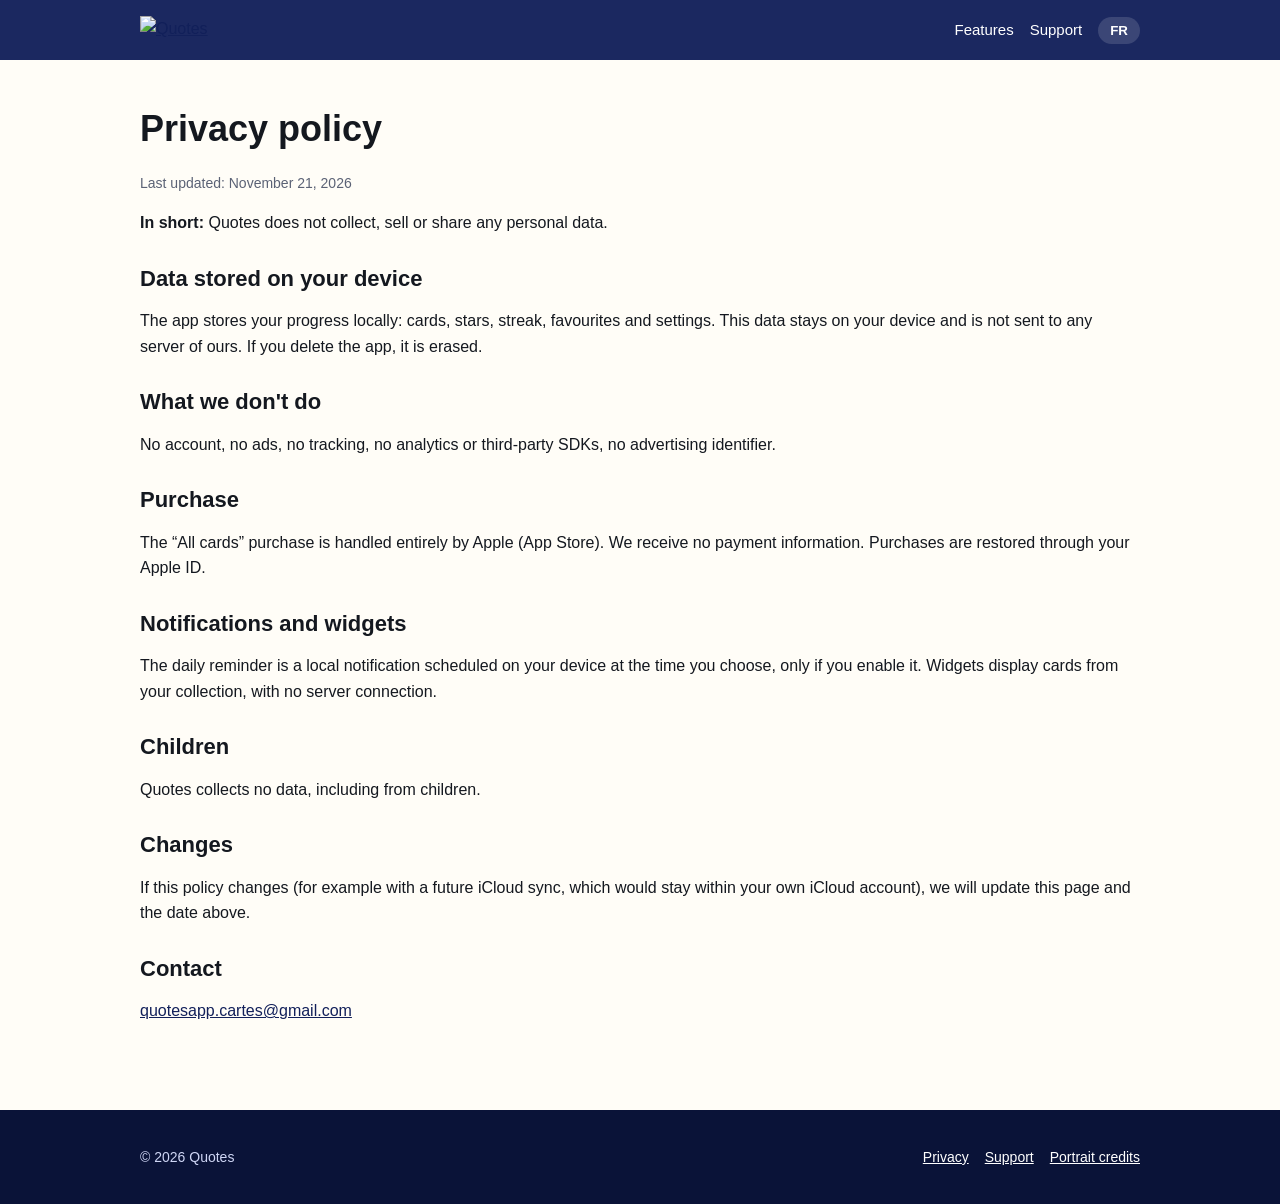
==== privacy.html @ 0185f361 "Add files via upload" ====
<!doctype html><html lang="fr"><head><meta charset="utf-8"><meta name="viewport" content="width=device-width,initial-scale=1">
<title>Politique de confidentialité – Quotes</title><meta name="description" content="Quotes ne collecte aucune donnée personnelle."><meta name="theme-color" content="#12205A">
<link rel="icon" href="assets/favicon.png"><link rel="apple-touch-icon" href="assets/icon-180.png"><link rel="stylesheet" href="style.css"><script src="lang.js" defer></script></head><body><header><div class="wrap"><a href="index.html"><img class="wm" src="assets/wordmark.png" alt="Quotes"></a><nav>
<a class="h" href="index.html#fonctions" data-fr="Fonctions" data-en="Features">Fonctions</a><a class="h" href="support.html">Support</a><button class="lang" id="lang" aria-label="Language">EN</button></nav></div></header><main class="doc"><div class="wrap">
<h1 data-fr="Politique de confidentialité" data-en="Privacy policy">Politique de confidentialité</h1><p class="upd" data-fr="Dernière mise à jour : 21 novembre 2026" data-en="Last updated: November 21, 2026">Dernière mise à jour : 21 novembre 2026</p>
<p data-fr="<b>En bref :</b> Quotes ne collecte, ne vend et ne partage aucune donnée personnelle." data-en="<b>In short:</b> Quotes does not collect, sell or share any personal data."><b>En bref :</b> Quotes ne collecte, ne vend et ne partage aucune donnée personnelle.</p>
<h2 data-fr="Données stockées sur ton appareil" data-en="Data stored on your device">Données stockées sur ton appareil</h2>
<p data-fr="L'app enregistre localement ta progression : cartes obtenues, étoiles, série, favoris et réglages. Ces données restent sur ton appareil et ne sont envoyées à aucun serveur de notre part. Si tu supprimes l'app, elles sont effacées." data-en="The app stores your progress locally: cards, stars, streak, favourites and settings. This data stays on your device and is not sent to any server of ours. If you delete the app, it is erased.">L'app enregistre localement ta progression : cartes obtenues, étoiles, série, favoris et réglages. Ces données restent sur ton appareil et ne sont envoyées à aucun serveur de notre part. Si tu supprimes l'app, elles sont effacées.</p>
<h2 data-fr="Ce que nous ne faisons pas" data-en="What we don't do">Ce que nous ne faisons pas</h2>
<p data-fr="Pas de compte, pas de publicité, pas de pistage, pas d'outil de statistiques ou de SDK tiers, pas d'identifiant publicitaire." data-en="No account, no ads, no tracking, no analytics or third-party SDKs, no advertising identifier.">Pas de compte, pas de publicité, pas de pistage, pas d'outil de statistiques ou de SDK tiers, pas d'identifiant publicitaire.</p>
<h2 data-fr="Achat" data-en="Purchase">Achat</h2>
<p data-fr="L'achat « Toutes les cartes » est traité entièrement par Apple (App Store). Nous ne recevons aucune information de paiement. La restauration des achats passe par ton identifiant Apple." data-en="The “All cards” purchase is handled entirely by Apple (App Store). We receive no payment information. Purchases are restored through your Apple ID.">L'achat « Toutes les cartes » est traité entièrement par Apple (App Store). Nous ne recevons aucune information de paiement. La restauration des achats passe par ton identifiant Apple.</p>
<h2 data-fr="Notifications et widgets" data-en="Notifications and widgets">Notifications et widgets</h2>
<p data-fr="Le rappel quotidien est une notification locale, programmée sur ton appareil à l'heure que tu choisis, uniquement si tu l'actives. Les widgets affichent des cartes de ta collection, sans connexion à un serveur." data-en="The daily reminder is a local notification scheduled on your device at the time you choose, only if you enable it. Widgets display cards from your collection, with no server connection.">Le rappel quotidien est une notification locale, programmée sur ton appareil à l'heure que tu choisis, uniquement si tu l'actives. Les widgets affichent des cartes de ta collection, sans connexion à un serveur.</p>
<h2 data-fr="Enfants" data-en="Children">Enfants</h2>
<p data-fr="Quotes ne collecte aucune donnée, y compris auprès des enfants." data-en="Quotes collects no data, including from children.">Quotes ne collecte aucune donnée, y compris auprès des enfants.</p>
<h2 data-fr="Modifications" data-en="Changes">Modifications</h2>
<p data-fr="Si cette politique change (par exemple avec une future synchronisation iCloud, qui resterait dans ton propre compte iCloud), nous mettrons à jour cette page et la date ci-dessus." data-en="If this policy changes (for example with a future iCloud sync, which would stay within your own iCloud account), we will update this page and the date above.">Si cette politique change (par exemple avec une future synchronisation iCloud, qui resterait dans ton propre compte iCloud), nous mettrons à jour cette page et la date ci-dessus.</p>
<h2>Contact</h2><p><a href="mailto:quotesapp.cartes@gmail.com">quotesapp.cartes@gmail.com</a></p></div></main><footer><div class="wrap"><div class="row"><div>© 2026 Quotes</div><div class="links">
<a href="privacy.html" data-fr="Confidentialité" data-en="Privacy">Confidentialité</a><a href="support.html">Support</a>
<a href="index.html#credits" data-fr="Crédits des portraits" data-en="Portrait credits">Crédits des portraits</a>
<a data-todo href="TODO_INSTAGRAM_URL">Instagram</a><a data-todo href="TODO_TIKTOK_URL">TikTok</a></div></div></div></footer></body></html>
---- style.css ----
:root{--navy:#12205A;--navy2:#0A1338;--gold:#FFE28F;--orange:#FF7A1A;--ink:#14181f;--paper:#fffdf7;--muted:#5b6275}
*{box-sizing:border-box}html{scroll-behavior:smooth}
body{margin:0;font-family:-apple-system,BlinkMacSystemFont,"Segoe UI",Roboto,Helvetica,Arial,sans-serif;color:var(--ink);background:var(--paper);line-height:1.6}
a{color:var(--navy)}
.wrap{max-width:1040px;margin:0 auto;padding:0 20px}
header{position:sticky;top:0;z-index:5;background:rgba(18,32,90,.96);backdrop-filter:blur(8px)}
header .wrap{display:flex;align-items:center;justify-content:space-between;height:60px}
header img.wm{height:28px;display:block}
nav{display:flex;gap:16px;align-items:center}nav a{color:#fff;text-decoration:none;font-size:15px}
.lang{background:rgba(255,255,255,.14);border:0;color:#fff;border-radius:999px;padding:6px 12px;font-weight:700;cursor:pointer}
.hero{background:linear-gradient(160deg,var(--navy),var(--navy2));color:#fff;padding:64px 0 72px}
.hero .wrap{display:grid;grid-template-columns:1.1fr .9fr;gap:36px;align-items:center}
.hero h1{font-size:clamp(32px,5vw,52px);line-height:1.1;margin:0 0 16px}
.hero h1 em{color:var(--gold);font-style:normal}
.hero p{font-size:19px;color:#dfe6ff;max-width:34em}
.btn{display:inline-block;background:var(--orange);color:#14181f;font-weight:800;padding:14px 22px;border-radius:14px;text-decoration:none;margin-top:12px}
.btn.off{background:rgba(255,255,255,.18);color:#fff;cursor:default}
.hero img.ic{width:min(300px,70vw);border-radius:22%;box-shadow:0 24px 60px rgba(0,0,0,.4);justify-self:center}
section{padding:60px 0}
h2{font-size:clamp(26px,3.6vw,36px);margin:0 0 10px;line-height:1.2}
.lead{color:var(--muted);max-width:40em}
.grid{display:grid;grid-template-columns:repeat(auto-fit,minmax(230px,1fr));gap:18px;margin-top:28px}
.card{background:#fff;border:1px solid #ece7d8;border-radius:18px;padding:22px}
.card b{display:block;font-size:18px;margin-bottom:6px}
.card .ico{font-size:28px}
.band{background:var(--navy);color:#fff}.band .lead{color:#dfe6ff}
.band .card{background:rgba(255,255,255,.08);border-color:rgba(255,255,255,.18)}
details{background:#fff;border:1px solid #ece7d8;border-radius:14px;padding:14px 18px;margin:10px 0}
summary{cursor:pointer;font-weight:700}
footer{background:var(--navy2);color:#cfd6f5;padding:36px 0;font-size:14px}
footer a{color:#fff}footer .row{display:flex;flex-wrap:wrap;gap:18px;justify-content:space-between}
.links{display:flex;flex-wrap:wrap;gap:16px}
.doc{padding:40px 0 70px}.doc h1{font-size:36px;margin:0 0 6px}.doc h2{font-size:22px;margin-top:30px}
.doc .upd{color:var(--muted);font-size:14px}
[data-todo]{display:none!important}
@media(max-width:760px){.hero .wrap{grid-template-columns:1fr}.hero img.ic{order:-1;width:150px}nav a.h{display:none}}
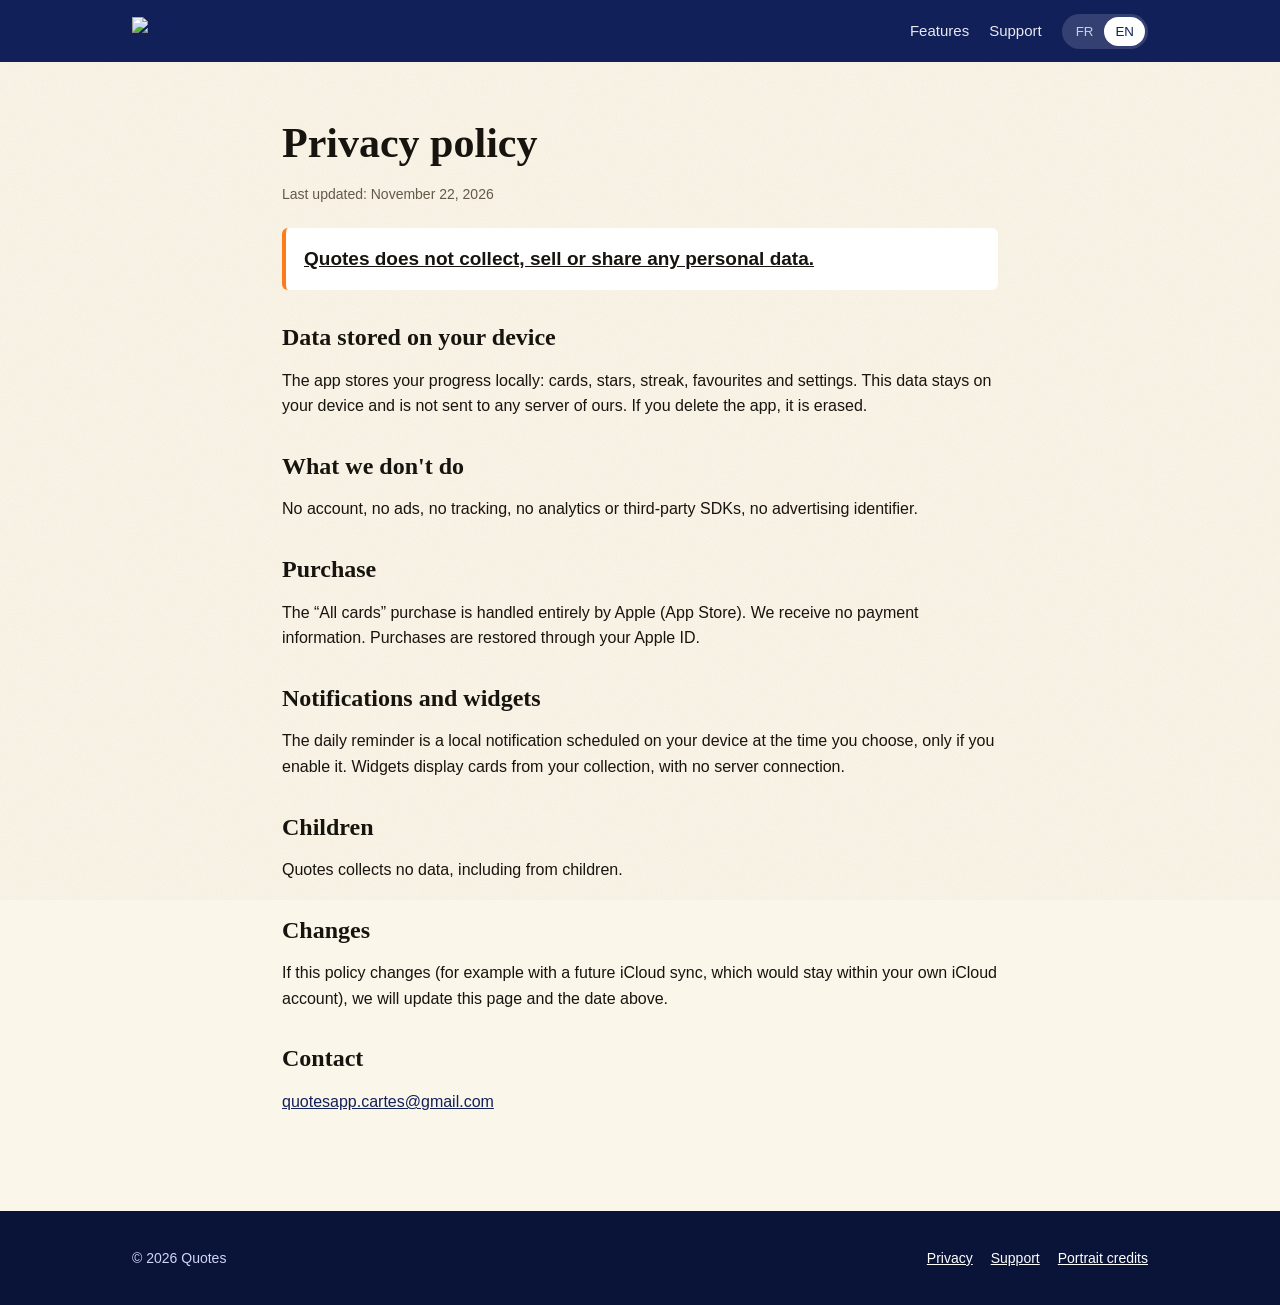
==== commit bc5d1151: "Add files via upload" ====
--- a/privacy.html
+++ b/privacy.html
@@ -1,21 +1,15 @@
 <!doctype html><html lang="fr"><head><meta charset="utf-8"><meta name="viewport" content="width=device-width,initial-scale=1">
 <title>Politique de confidentialité – Quotes</title><meta name="description" content="Quotes ne collecte aucune donnée personnelle."><meta name="theme-color" content="#12205A">
 <link rel="icon" href="assets/favicon.png"><link rel="apple-touch-icon" href="assets/icon-180.png"><link rel="stylesheet" href="style.css"><script src="lang.js" defer></script></head><body><header><div class="wrap"><a href="index.html"><img class="wm" src="assets/wordmark.png" alt="Quotes"></a><nav>
-<a class="h" href="index.html#fonctions" data-fr="Fonctions" data-en="Features">Fonctions</a><a class="h" href="support.html">Support</a><button class="lang" id="lang" aria-label="Language">EN</button></nav></div></header><main class="doc"><div class="wrap">
-<h1 data-fr="Politique de confidentialité" data-en="Privacy policy">Politique de confidentialité</h1><p class="upd" data-fr="Dernière mise à jour : 21 novembre 2026" data-en="Last updated: November 21, 2026">Dernière mise à jour : 21 novembre 2026</p>
-<p data-fr="<b>En bref :</b> Quotes ne collecte, ne vend et ne partage aucune donnée personnelle." data-en="<b>In short:</b> Quotes does not collect, sell or share any personal data."><b>En bref :</b> Quotes ne collecte, ne vend et ne partage aucune donnée personnelle.</p>
-<h2 data-fr="Données stockées sur ton appareil" data-en="Data stored on your device">Données stockées sur ton appareil</h2>
-<p data-fr="L'app enregistre localement ta progression : cartes obtenues, étoiles, série, favoris et réglages. Ces données restent sur ton appareil et ne sont envoyées à aucun serveur de notre part. Si tu supprimes l'app, elles sont effacées." data-en="The app stores your progress locally: cards, stars, streak, favourites and settings. This data stays on your device and is not sent to any server of ours. If you delete the app, it is erased.">L'app enregistre localement ta progression : cartes obtenues, étoiles, série, favoris et réglages. Ces données restent sur ton appareil et ne sont envoyées à aucun serveur de notre part. Si tu supprimes l'app, elles sont effacées.</p>
-<h2 data-fr="Ce que nous ne faisons pas" data-en="What we don't do">Ce que nous ne faisons pas</h2>
-<p data-fr="Pas de compte, pas de publicité, pas de pistage, pas d'outil de statistiques ou de SDK tiers, pas d'identifiant publicitaire." data-en="No account, no ads, no tracking, no analytics or third-party SDKs, no advertising identifier.">Pas de compte, pas de publicité, pas de pistage, pas d'outil de statistiques ou de SDK tiers, pas d'identifiant publicitaire.</p>
-<h2 data-fr="Achat" data-en="Purchase">Achat</h2>
-<p data-fr="L'achat « Toutes les cartes » est traité entièrement par Apple (App Store). Nous ne recevons aucune information de paiement. La restauration des achats passe par ton identifiant Apple." data-en="The “All cards” purchase is handled entirely by Apple (App Store). We receive no payment information. Purchases are restored through your Apple ID.">L'achat « Toutes les cartes » est traité entièrement par Apple (App Store). Nous ne recevons aucune information de paiement. La restauration des achats passe par ton identifiant Apple.</p>
-<h2 data-fr="Notifications et widgets" data-en="Notifications and widgets">Notifications et widgets</h2>
-<p data-fr="Le rappel quotidien est une notification locale, programmée sur ton appareil à l'heure que tu choisis, uniquement si tu l'actives. Les widgets affichent des cartes de ta collection, sans connexion à un serveur." data-en="The daily reminder is a local notification scheduled on your device at the time you choose, only if you enable it. Widgets display cards from your collection, with no server connection.">Le rappel quotidien est une notification locale, programmée sur ton appareil à l'heure que tu choisis, uniquement si tu l'actives. Les widgets affichent des cartes de ta collection, sans connexion à un serveur.</p>
-<h2 data-fr="Enfants" data-en="Children">Enfants</h2>
-<p data-fr="Quotes ne collecte aucune donnée, y compris auprès des enfants." data-en="Quotes collects no data, including from children.">Quotes ne collecte aucune donnée, y compris auprès des enfants.</p>
-<h2 data-fr="Modifications" data-en="Changes">Modifications</h2>
-<p data-fr="Si cette politique change (par exemple avec une future synchronisation iCloud, qui resterait dans ton propre compte iCloud), nous mettrons à jour cette page et la date ci-dessus." data-en="If this policy changes (for example with a future iCloud sync, which would stay within your own iCloud account), we will update this page and the date above.">Si cette politique change (par exemple avec une future synchronisation iCloud, qui resterait dans ton propre compte iCloud), nous mettrons à jour cette page et la date ci-dessus.</p>
+<a class="h" href="index.html#fonctions" data-fr="Fonctions" data-en="Features">Fonctions</a><a class="h" href="support.html">Support</a>
+<div class="seg" role="group" aria-label="Langue / Language"><button data-l="fr" class="on">FR</button><button data-l="en">EN</button></div></nav></div></header><main class="doc"><div class="wrap">
+<h1 data-fr="Politique de confidentialité" data-en="Privacy policy">Politique de confidentialité</h1><p class="upd" data-fr="Dernière mise à jour : 22 novembre 2026" data-en="Last updated: November 22, 2026">Dernière mise à jour : 22 novembre 2026</p><p class="key" data-fr="<b><u>Quotes ne collecte, ne vend et ne partage aucune donnée personnelle.</u></b>" data-en="<b><u>Quotes does not collect, sell or share any personal data.</u></b>"><b><u>Quotes ne collecte, ne vend et ne partage aucune donnée personnelle.</u></b></p>
+<h2 data-fr="Données stockées sur ton appareil" data-en="Data stored on your device">Données stockées sur ton appareil</h2><p data-fr="L'app enregistre localement ta progression : cartes obtenues, étoiles, série, favoris et réglages. Ces données restent sur ton appareil et ne sont envoyées à aucun serveur de notre part. Si tu supprimes l'app, elles sont effacées." data-en="The app stores your progress locally: cards, stars, streak, favourites and settings. This data stays on your device and is not sent to any server of ours. If you delete the app, it is erased.">L'app enregistre localement ta progression : cartes obtenues, étoiles, série, favoris et réglages. Ces données restent sur ton appareil et ne sont envoyées à aucun serveur de notre part. Si tu supprimes l'app, elles sont effacées.</p>
+<h2 data-fr="Ce que nous ne faisons pas" data-en="What we don't do">Ce que nous ne faisons pas</h2><p data-fr="Pas de compte, pas de publicité, pas de pistage, pas d'outil de statistiques ou de SDK tiers, pas d'identifiant publicitaire." data-en="No account, no ads, no tracking, no analytics or third-party SDKs, no advertising identifier.">Pas de compte, pas de publicité, pas de pistage, pas d'outil de statistiques ou de SDK tiers, pas d'identifiant publicitaire.</p>
+<h2 data-fr="Achat" data-en="Purchase">Achat</h2><p data-fr="L'achat « Toutes les cartes » est traité entièrement par Apple (App Store). Nous ne recevons aucune information de paiement. La restauration des achats passe par ton identifiant Apple." data-en="The “All cards” purchase is handled entirely by Apple (App Store). We receive no payment information. Purchases are restored through your Apple ID.">L'achat « Toutes les cartes » est traité entièrement par Apple (App Store). Nous ne recevons aucune information de paiement. La restauration des achats passe par ton identifiant Apple.</p>
+<h2 data-fr="Notifications et widgets" data-en="Notifications and widgets">Notifications et widgets</h2><p data-fr="Le rappel quotidien est une notification locale, programmée sur ton appareil à l'heure que tu choisis, uniquement si tu l'actives. Les widgets affichent des cartes de ta collection, sans connexion à un serveur." data-en="The daily reminder is a local notification scheduled on your device at the time you choose, only if you enable it. Widgets display cards from your collection, with no server connection.">Le rappel quotidien est une notification locale, programmée sur ton appareil à l'heure que tu choisis, uniquement si tu l'actives. Les widgets affichent des cartes de ta collection, sans connexion à un serveur.</p>
+<h2 data-fr="Enfants" data-en="Children">Enfants</h2><p data-fr="Quotes ne collecte aucune donnée, y compris auprès des enfants." data-en="Quotes collects no data, including from children.">Quotes ne collecte aucune donnée, y compris auprès des enfants.</p>
+<h2 data-fr="Modifications" data-en="Changes">Modifications</h2><p data-fr="Si cette politique change (par exemple avec une future synchronisation iCloud, qui resterait dans ton propre compte iCloud), nous mettrons à jour cette page et la date ci-dessus." data-en="If this policy changes (for example with a future iCloud sync, which would stay within your own iCloud account), we will update this page and the date above.">Si cette politique change (par exemple avec une future synchronisation iCloud, qui resterait dans ton propre compte iCloud), nous mettrons à jour cette page et la date ci-dessus.</p>
 <h2>Contact</h2><p><a href="mailto:quotesapp.cartes@gmail.com">quotesapp.cartes@gmail.com</a></p></div></main><footer><div class="wrap"><div class="row"><div>© 2026 Quotes</div><div class="links">
 <a href="privacy.html" data-fr="Confidentialité" data-en="Privacy">Confidentialité</a><a href="support.html">Support</a>
 <a href="index.html#credits" data-fr="Crédits des portraits" data-en="Portrait credits">Crédits des portraits</a>
--- a/style.css
+++ b/style.css
@@ -1,36 +1,55 @@
-:root{--navy:#12205A;--navy2:#0A1338;--gold:#FFE28F;--orange:#FF7A1A;--ink:#14181f;--paper:#fffdf7;--muted:#5b6275}
+:root{--navy:#12205A;--navy2:#0A1338;--gold:#FFE28F;--orange:#FF7A1A;--ink:#17140f;--paper:#fbf6ea;--line:#e6dcc3;--muted:#615a49;--serif:"Iowan Old Style","Palatino Linotype",Palatino,Georgia,serif}
 *{box-sizing:border-box}html{scroll-behavior:smooth}
-body{margin:0;font-family:-apple-system,BlinkMacSystemFont,"Segoe UI",Roboto,Helvetica,Arial,sans-serif;color:var(--ink);background:var(--paper);line-height:1.6}
+body{margin:0;font-family:-apple-system,BlinkMacSystemFont,"Segoe UI",Roboto,Helvetica,Arial,sans-serif;color:var(--ink);background:var(--paper);line-height:1.6;position:relative}
+body::before{content:"";position:fixed;inset:0;pointer-events:none;z-index:0;opacity:.45;mix-blend-mode:multiply;background-image:url("data:image/svg+xml;utf8,<svg xmlns='http://www.w3.org/2000/svg' width='220' height='220'><filter id='n'><feTurbulence type='fractalNoise' baseFrequency='.8' numOctaves='2' stitchTiles='stitch'/><feColorMatrix values='0 0 0 0 .45  0 0 0 0 .38  0 0 0 0 .25  0 0 0 .22 0'/></filter><rect width='100%' height='100%' filter='url(%23n)'/></svg>")}
+main,header,footer{position:relative;z-index:1}
 a{color:var(--navy)}
-.wrap{max-width:1040px;margin:0 auto;padding:0 20px}
-header{position:sticky;top:0;z-index:5;background:rgba(18,32,90,.96);backdrop-filter:blur(8px)}
-header .wrap{display:flex;align-items:center;justify-content:space-between;height:60px}
+.wrap{max-width:1060px;margin:0 auto;padding:0 22px}
+header{position:sticky;top:0;z-index:5;background:var(--navy)}
+header .wrap{display:flex;align-items:center;justify-content:space-between;height:62px}
 header img.wm{height:28px;display:block}
-nav{display:flex;gap:16px;align-items:center}nav a{color:#fff;text-decoration:none;font-size:15px}
-.lang{background:rgba(255,255,255,.14);border:0;color:#fff;border-radius:999px;padding:6px 12px;font-weight:700;cursor:pointer}
-.hero{background:linear-gradient(160deg,var(--navy),var(--navy2));color:#fff;padding:64px 0 72px}
-.hero .wrap{display:grid;grid-template-columns:1.1fr .9fr;gap:36px;align-items:center}
-.hero h1{font-size:clamp(32px,5vw,52px);line-height:1.1;margin:0 0 16px}
-.hero h1 em{color:var(--gold);font-style:normal}
-.hero p{font-size:19px;color:#dfe6ff;max-width:34em}
-.btn{display:inline-block;background:var(--orange);color:#14181f;font-weight:800;padding:14px 22px;border-radius:14px;text-decoration:none;margin-top:12px}
-.btn.off{background:rgba(255,255,255,.18);color:#fff;cursor:default}
-.hero img.ic{width:min(300px,70vw);border-radius:22%;box-shadow:0 24px 60px rgba(0,0,0,.4);justify-self:center}
-section{padding:60px 0}
-h2{font-size:clamp(26px,3.6vw,36px);margin:0 0 10px;line-height:1.2}
-.lead{color:var(--muted);max-width:40em}
-.grid{display:grid;grid-template-columns:repeat(auto-fit,minmax(230px,1fr));gap:18px;margin-top:28px}
-.card{background:#fff;border:1px solid #ece7d8;border-radius:18px;padding:22px}
-.card b{display:block;font-size:18px;margin-bottom:6px}
-.card .ico{font-size:28px}
-.band{background:var(--navy);color:#fff}.band .lead{color:#dfe6ff}
-.band .card{background:rgba(255,255,255,.08);border-color:rgba(255,255,255,.18)}
-details{background:#fff;border:1px solid #ece7d8;border-radius:14px;padding:14px 18px;margin:10px 0}
-summary{cursor:pointer;font-weight:700}
+nav{display:flex;gap:20px;align-items:center}nav a{color:#fff;text-decoration:none;font-size:15px;opacity:.9}
+.seg{display:inline-flex;background:rgba(255,255,255,.14);border-radius:999px;padding:3px}
+.seg button{border:0;background:transparent;color:#fff;font:700 13px/1 inherit;font-family:inherit;padding:7px 11px;border-radius:999px;cursor:pointer;opacity:.75}
+.seg button.on{background:#fff;color:var(--navy);opacity:1}
+.hero{background:var(--navy);color:#fff;position:relative;overflow:hidden;padding:70px 0 0}
+.hero::after{content:"";position:absolute;inset:0;opacity:.5;mix-blend-mode:overlay;pointer-events:none;background-image:url("data:image/svg+xml;utf8,<svg xmlns='http://www.w3.org/2000/svg' width='200' height='200'><filter id='n'><feTurbulence type='fractalNoise' baseFrequency='.9' numOctaves='2'/><feColorMatrix values='0 0 0 0 1  0 0 0 0 1  0 0 0 0 1  0 0 0 .35 0'/></filter><rect width='100%' height='100%' filter='url(%23n)'/></svg>")}
+.hero .wrap{display:grid;grid-template-columns:1.1fr .9fr;gap:40px;align-items:end;position:relative;z-index:1}
+.hero h1{font-family:var(--serif);font-size:clamp(36px,5.4vw,60px);line-height:1.06;margin:0 0 18px;font-weight:700;letter-spacing:-.01em}
+.hero h1 em{color:var(--gold);font-style:italic}
+.hero p{font-size:19px;color:#dbe3ff;max-width:32em;margin:0 0 26px}
+.btn{display:inline-block;background:var(--orange);color:#17140f;font-weight:800;padding:14px 22px;border-radius:14px;text-decoration:none}
+.btn.off{background:rgba(255,255,255,.16);color:#fff}
+.hero .copy{padding-bottom:70px}
+.phone{position:relative;width:min(270px,70vw);aspect-ratio:1170/2532;border-radius:42px;border:9px solid #0b0d12;background:#0b0d12;box-shadow:0 28px 60px rgba(0,0,0,.35);overflow:hidden;flex:none}
+.phone img{display:block;width:100%;height:100%;object-fit:cover}
+.phone::before{content:"";position:absolute;top:7px;left:50%;translate:-50% 0;width:28%;height:20px;border-radius:12px;background:#0b0d12;z-index:2}
+.hero .phone{justify-self:center;margin-bottom:0;rotate:2deg;border-bottom:0;border-radius:42px 42px 0 0}
+.hero+section{padding-top:72px}
+section{padding:72px 0}
+.eyebrow{font-size:12px;letter-spacing:.16em;text-transform:uppercase;color:var(--muted);font-weight:700;margin:0 0 10px}
+h2{font-family:var(--serif);font-size:clamp(28px,3.8vw,42px);margin:0 0 12px;line-height:1.15}
+.lead{color:var(--muted);max-width:38em;font-size:18px}
+.step{display:grid;grid-template-columns:1fr 1fr;gap:56px;align-items:center;margin-top:56px}
+.step:nth-child(even) .phone{order:-1}
+.step .phone{justify-self:center}
+.step h3{font-family:var(--serif);font-size:28px;margin:0 0 10px}
+.step p{color:var(--muted);font-size:18px;margin:0}
+.step .n{display:inline-grid;place-items:center;width:34px;height:34px;border-radius:50%;background:var(--navy);color:var(--gold);font-weight:800;margin-bottom:14px}
+.feat{display:grid;grid-template-columns:repeat(auto-fit,minmax(250px,1fr));gap:0;margin-top:34px;border-top:1px solid var(--line)}
+.feat div{padding:26px 24px 26px 0;border-bottom:1px solid var(--line)}
+.feat svg{width:30px;height:30px;stroke:var(--navy);fill:none;stroke-width:1.6;stroke-linecap:round;stroke-linejoin:round;margin-bottom:12px;display:block}
+.feat b{display:block;font-family:var(--serif);font-size:20px;margin-bottom:4px}
+.feat span{color:var(--muted)}
+.band{background:var(--navy);color:#fff}.band .lead{color:#dbe3ff}.band .eyebrow{color:var(--gold)}
+details{border-bottom:1px solid var(--line);padding:16px 0}
+summary{cursor:pointer;font-weight:700;font-size:17px}
+details p{color:var(--muted);margin:10px 0 0}
 footer{background:var(--navy2);color:#cfd6f5;padding:36px 0;font-size:14px}
 footer a{color:#fff}footer .row{display:flex;flex-wrap:wrap;gap:18px;justify-content:space-between}
-.links{display:flex;flex-wrap:wrap;gap:16px}
-.doc{padding:40px 0 70px}.doc h1{font-size:36px;margin:0 0 6px}.doc h2{font-size:22px;margin-top:30px}
-.doc .upd{color:var(--muted);font-size:14px}
+.links{display:flex;flex-wrap:wrap;gap:18px}
+.doc{padding:48px 0 80px}.doc .wrap{max-width:760px}.doc h1{font-family:var(--serif);font-size:42px;margin:0 0 6px}
+.doc h2{font-size:24px;margin:34px 0 8px}.doc .upd{color:var(--muted);font-size:14px;margin:0 0 22px}
+.key{font-size:19px;padding:16px 18px;background:#fff;border-left:4px solid var(--orange);border-radius:6px}
 [data-todo]{display:none!important}
-@media(max-width:760px){.hero .wrap{grid-template-columns:1fr}.hero img.ic{order:-1;width:150px}nav a.h{display:none}}
+@media(max-width:820px){.hero .wrap{grid-template-columns:1fr}.hero .copy{padding-bottom:20px}.hero .phone{margin-bottom:0}.step{grid-template-columns:1fr;gap:26px}.step:nth-child(even) .phone{order:0}nav a.h{display:none}}
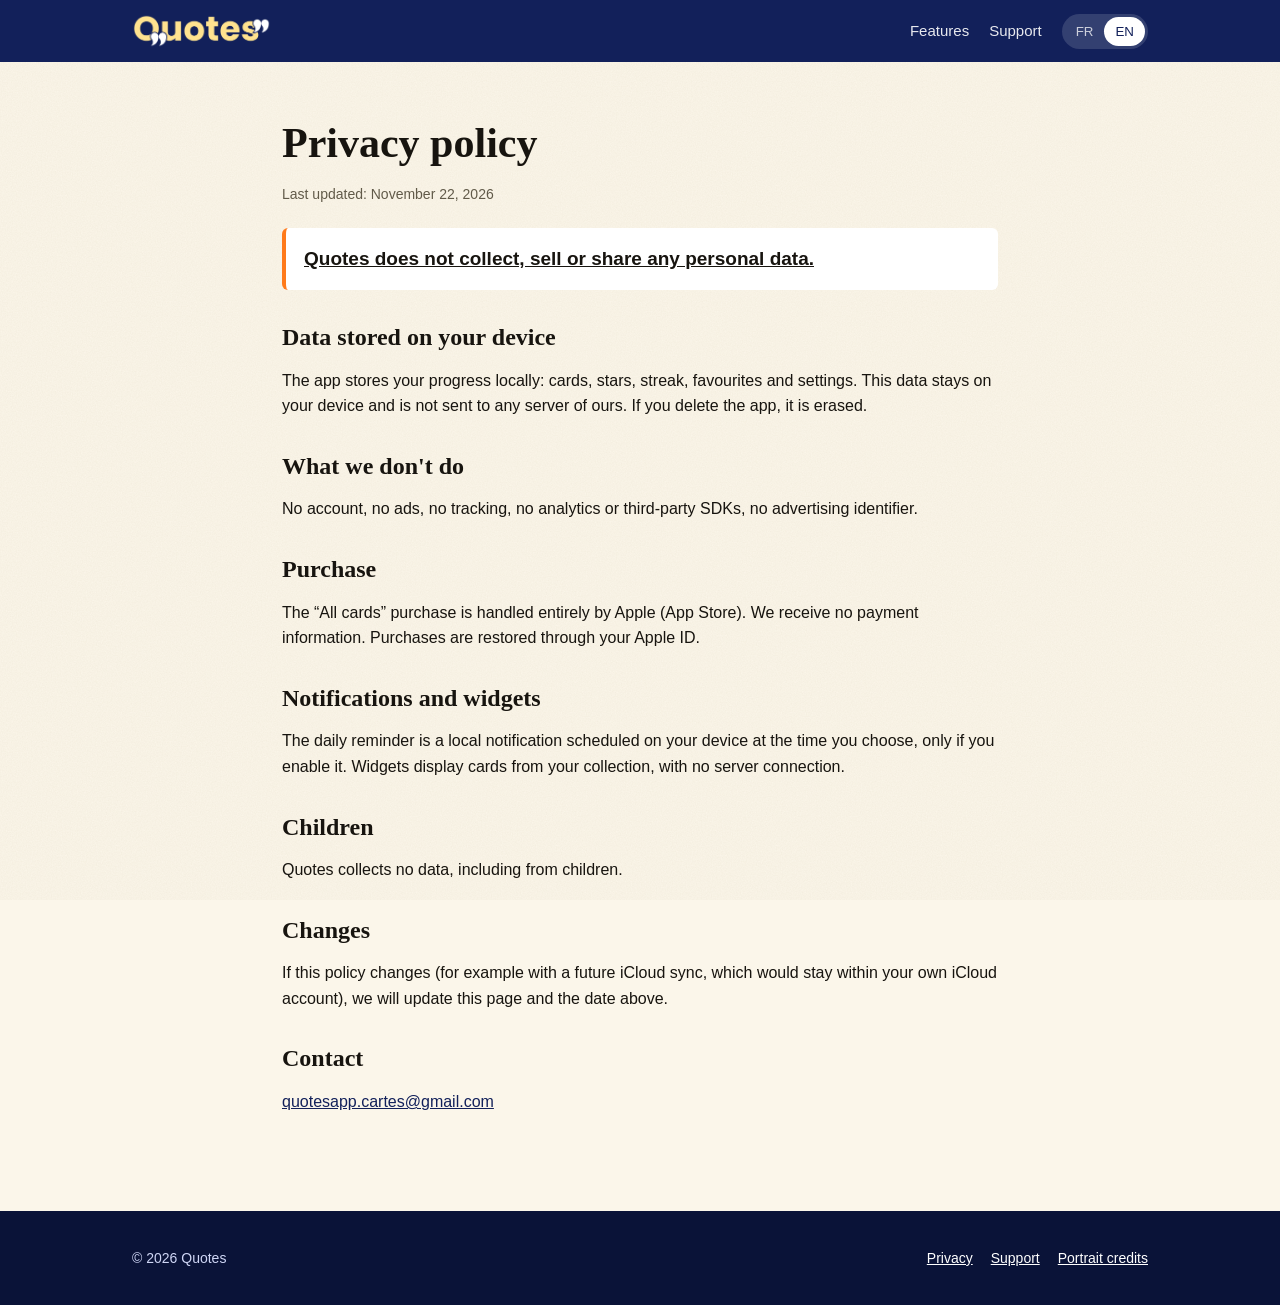
==== commit 1ad4db3a: "Add files via upload" ====
--- a/privacy.html
+++ b/privacy.html
@@ -1,6 +1,6 @@
 <!doctype html><html lang="fr"><head><meta charset="utf-8"><meta name="viewport" content="width=device-width,initial-scale=1">
 <title>Politique de confidentialité – Quotes</title><meta name="description" content="Quotes ne collecte aucune donnée personnelle."><meta name="theme-color" content="#12205A">
-<link rel="icon" href="assets/favicon.png"><link rel="apple-touch-icon" href="assets/icon-180.png"><link rel="stylesheet" href="style.css"><script src="lang.js" defer></script></head><body><header><div class="wrap"><a href="index.html"><img class="wm" src="assets/wordmark.png" alt="Quotes"></a><nav>
+<link rel="icon" href="favicon.png"><link rel="apple-touch-icon" href="icon-180.png"><link rel="stylesheet" href="style.css"><script src="lang.js" defer></script></head><body><header><div class="wrap"><a href="index.html"><img class="wm" src="wordmark.png" alt="Quotes"></a><nav>
 <a class="h" href="index.html#fonctions" data-fr="Fonctions" data-en="Features">Fonctions</a><a class="h" href="support.html">Support</a>
 <div class="seg" role="group" aria-label="Langue / Language"><button data-l="fr" class="on">FR</button><button data-l="en">EN</button></div></nav></div></header><main class="doc"><div class="wrap">
 <h1 data-fr="Politique de confidentialité" data-en="Privacy policy">Politique de confidentialité</h1><p class="upd" data-fr="Dernière mise à jour : 22 novembre 2026" data-en="Last updated: November 22, 2026">Dernière mise à jour : 22 novembre 2026</p><p class="key" data-fr="<b><u>Quotes ne collecte, ne vend et ne partage aucune donnée personnelle.</u></b>" data-en="<b><u>Quotes does not collect, sell or share any personal data.</u></b>"><b><u>Quotes ne collecte, ne vend et ne partage aucune donnée personnelle.</u></b></p>
--- a/style.css
+++ b/style.css
@@ -7,7 +7,7 @@
 .wrap{max-width:1060px;margin:0 auto;padding:0 22px}
 header{position:sticky;top:0;z-index:5;background:var(--navy)}
 header .wrap{display:flex;align-items:center;justify-content:space-between;height:62px}
-header img.wm{height:28px;display:block}
+header img.wm{height:34px;display:block}
 nav{display:flex;gap:20px;align-items:center}nav a{color:#fff;text-decoration:none;font-size:15px;opacity:.9}
 .seg{display:inline-flex;background:rgba(255,255,255,.14);border-radius:999px;padding:3px}
 .seg button{border:0;background:transparent;color:#fff;font:700 13px/1 inherit;font-family:inherit;padding:7px 11px;border-radius:999px;cursor:pointer;opacity:.75}
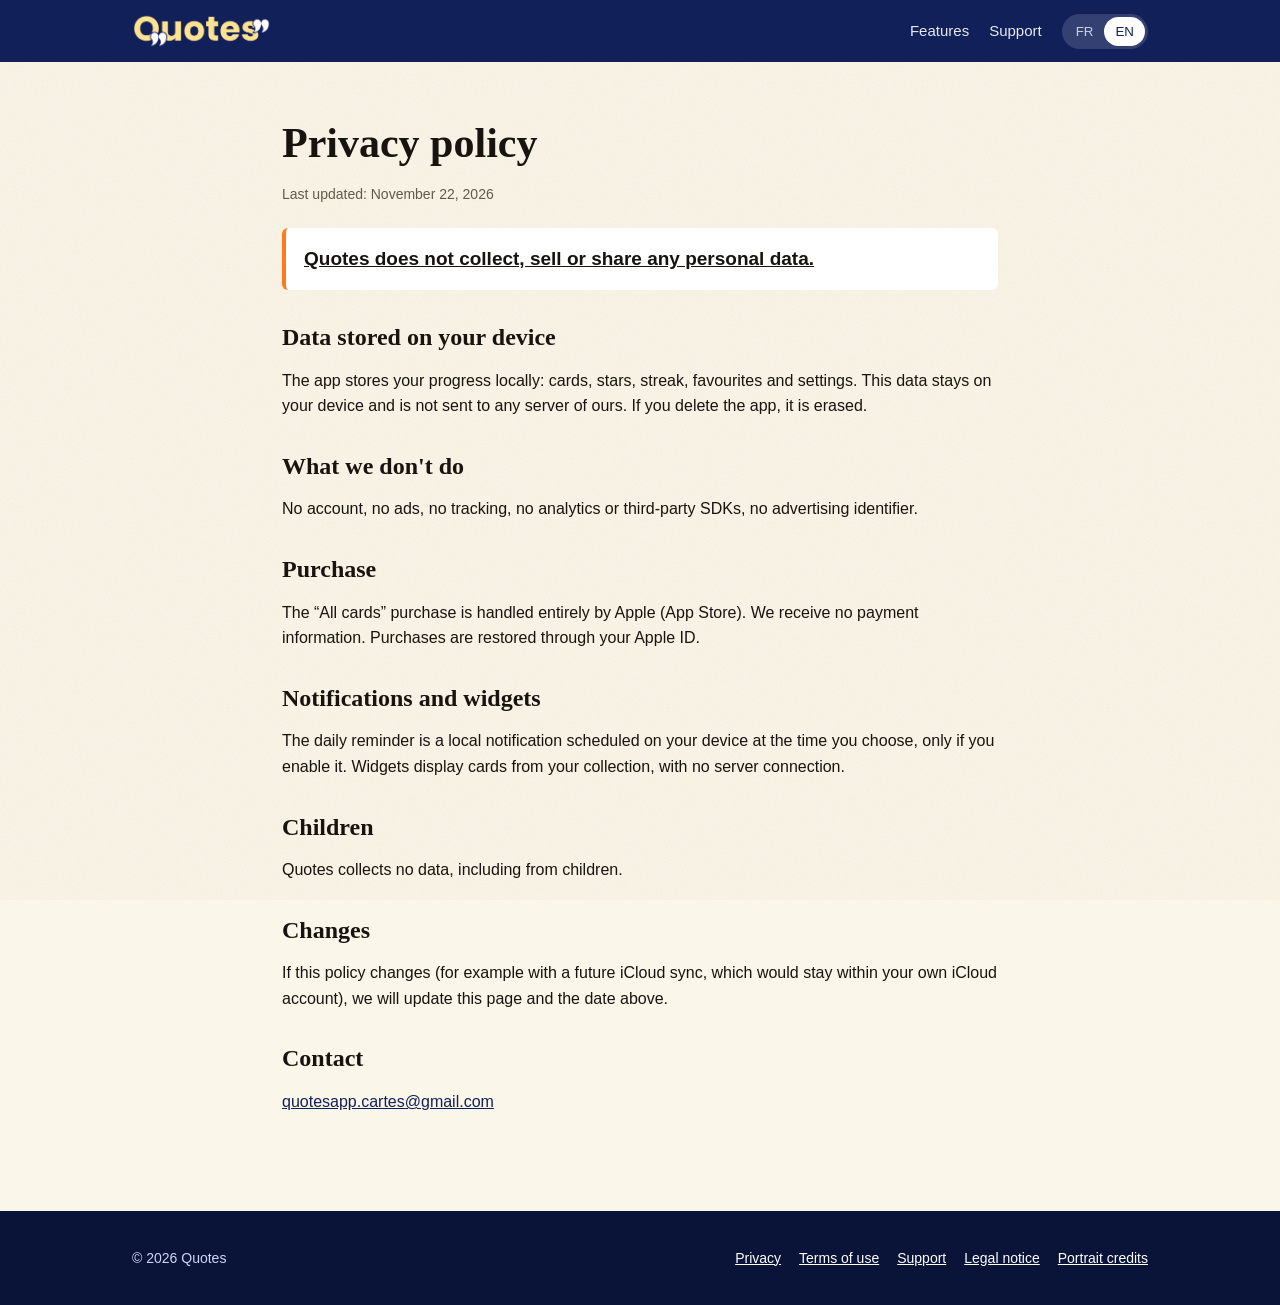
==== commit 7f558014: "Add files via upload" ====
--- a/privacy.html
+++ b/privacy.html
@@ -1,6 +1,6 @@
 <!doctype html><html lang="fr"><head><meta charset="utf-8"><meta name="viewport" content="width=device-width,initial-scale=1">
 <title>Politique de confidentialité – Quotes</title><meta name="description" content="Quotes ne collecte aucune donnée personnelle."><meta name="theme-color" content="#12205A">
-<link rel="icon" href="favicon.png"><link rel="apple-touch-icon" href="icon-180.png"><link rel="stylesheet" href="style.css"><script src="lang.js" defer></script></head><body><header><div class="wrap"><a href="index.html"><img class="wm" src="wordmark.png" alt="Quotes"></a><nav>
+<script>try{var l=localStorage.getItem('lang');if(l!=='fr'&&l!=='en')l=(navigator.language||'fr').toLowerCase().indexOf('fr')==0?'fr':'en';document.documentElement.lang=l}catch(e){}</script><link rel="icon" href="favicon.png"><link rel="apple-touch-icon" href="icon-180.png"><link rel="stylesheet" href="style.css"><script src="lang.js" defer></script></head><body><header><div class="wrap"><a href="index.html"><img class="wm" src="wordmark.png" alt="Quotes"></a><nav>
 <a class="h" href="index.html#fonctions" data-fr="Fonctions" data-en="Features">Fonctions</a><a class="h" href="support.html">Support</a>
 <div class="seg" role="group" aria-label="Langue / Language"><button data-l="fr" class="on">FR</button><button data-l="en">EN</button></div></nav></div></header><main class="doc"><div class="wrap">
 <h1 data-fr="Politique de confidentialité" data-en="Privacy policy">Politique de confidentialité</h1><p class="upd" data-fr="Dernière mise à jour : 22 novembre 2026" data-en="Last updated: November 22, 2026">Dernière mise à jour : 22 novembre 2026</p><p class="key" data-fr="<b><u>Quotes ne collecte, ne vend et ne partage aucune donnée personnelle.</u></b>" data-en="<b><u>Quotes does not collect, sell or share any personal data.</u></b>"><b><u>Quotes ne collecte, ne vend et ne partage aucune donnée personnelle.</u></b></p>
@@ -10,7 +10,4 @@
 <h2 data-fr="Notifications et widgets" data-en="Notifications and widgets">Notifications et widgets</h2><p data-fr="Le rappel quotidien est une notification locale, programmée sur ton appareil à l'heure que tu choisis, uniquement si tu l'actives. Les widgets affichent des cartes de ta collection, sans connexion à un serveur." data-en="The daily reminder is a local notification scheduled on your device at the time you choose, only if you enable it. Widgets display cards from your collection, with no server connection.">Le rappel quotidien est une notification locale, programmée sur ton appareil à l'heure que tu choisis, uniquement si tu l'actives. Les widgets affichent des cartes de ta collection, sans connexion à un serveur.</p>
 <h2 data-fr="Enfants" data-en="Children">Enfants</h2><p data-fr="Quotes ne collecte aucune donnée, y compris auprès des enfants." data-en="Quotes collects no data, including from children.">Quotes ne collecte aucune donnée, y compris auprès des enfants.</p>
 <h2 data-fr="Modifications" data-en="Changes">Modifications</h2><p data-fr="Si cette politique change (par exemple avec une future synchronisation iCloud, qui resterait dans ton propre compte iCloud), nous mettrons à jour cette page et la date ci-dessus." data-en="If this policy changes (for example with a future iCloud sync, which would stay within your own iCloud account), we will update this page and the date above.">Si cette politique change (par exemple avec une future synchronisation iCloud, qui resterait dans ton propre compte iCloud), nous mettrons à jour cette page et la date ci-dessus.</p>
-<h2>Contact</h2><p><a href="mailto:quotesapp.cartes@gmail.com">quotesapp.cartes@gmail.com</a></p></div></main><footer><div class="wrap"><div class="row"><div>© 2026 Quotes</div><div class="links">
-<a href="privacy.html" data-fr="Confidentialité" data-en="Privacy">Confidentialité</a><a href="support.html">Support</a>
-<a href="index.html#credits" data-fr="Crédits des portraits" data-en="Portrait credits">Crédits des portraits</a>
-<a data-todo href="TODO_INSTAGRAM_URL">Instagram</a><a data-todo href="TODO_TIKTOK_URL">TikTok</a></div></div></div></footer></body></html>+<h2>Contact</h2><p><a href="mailto:quotesapp.cartes@gmail.com">quotesapp.cartes@gmail.com</a></p></div></main><footer><div class="wrap"><div class="row"><div>© 2026 Quotes</div><div class="links"><a href="privacy.html" data-fr="Confidentialité" data-en="Privacy">Confidentialité</a><a href="terms.html" data-fr="Conditions d'utilisation" data-en="Terms of use">Conditions d'utilisation</a><a href="support.html">Support</a><a href="legal.html" data-fr="Mentions légales" data-en="Legal notice">Mentions légales</a><a href="index.html#credits" data-fr="Crédits des portraits" data-en="Portrait credits">Crédits des portraits</a></div></div></div></footer></body></html>
--- a/style.css
+++ b/style.css
@@ -21,19 +21,13 @@
 .btn{display:inline-block;background:var(--orange);color:#17140f;font-weight:800;padding:14px 22px;border-radius:14px;text-decoration:none}
 .btn.off{background:rgba(255,255,255,.16);color:#fff}
 .hero .copy{padding-bottom:70px}
-.phone{position:relative;width:min(270px,70vw);aspect-ratio:1170/2532;border-radius:42px;border:9px solid #0b0d12;background:#0b0d12;box-shadow:0 28px 60px rgba(0,0,0,.35);overflow:hidden;flex:none}
-.phone img{display:block;width:100%;height:100%;object-fit:cover}
-.phone::before{content:"";position:absolute;top:7px;left:50%;translate:-50% 0;width:28%;height:20px;border-radius:12px;background:#0b0d12;z-index:2}
-.hero .phone{justify-self:center;margin-bottom:0;rotate:2deg;border-bottom:0;border-radius:42px 42px 0 0}
-.hero+section{padding-top:72px}
+.hero .hero+section{padding-top:72px}
 section{padding:72px 0}
 .eyebrow{font-size:12px;letter-spacing:.16em;text-transform:uppercase;color:var(--muted);font-weight:700;margin:0 0 10px}
 h2{font-family:var(--serif);font-size:clamp(28px,3.8vw,42px);margin:0 0 12px;line-height:1.15}
 .lead{color:var(--muted);max-width:38em;font-size:18px}
 .step{display:grid;grid-template-columns:1fr 1fr;gap:56px;align-items:center;margin-top:56px}
-.step:nth-child(even) .phone{order:-1}
-.step .phone{justify-self:center}
-.step h3{font-family:var(--serif);font-size:28px;margin:0 0 10px}
+.step:nth-child(even) .step .step h3{font-family:var(--serif);font-size:28px;margin:0 0 10px}
 .step p{color:var(--muted);font-size:18px;margin:0}
 .step .n{display:inline-grid;place-items:center;width:34px;height:34px;border-radius:50%;background:var(--navy);color:var(--gold);font-weight:800;margin-bottom:14px}
 .feat{display:grid;grid-template-columns:repeat(auto-fit,minmax(250px,1fr));gap:0;margin-top:34px;border-top:1px solid var(--line)}
@@ -52,4 +46,44 @@
 .doc h2{font-size:24px;margin:34px 0 8px}.doc .upd{color:var(--muted);font-size:14px;margin:0 0 22px}
 .key{font-size:19px;padding:16px 18px;background:#fff;border-left:4px solid var(--orange);border-radius:6px}
 [data-todo]{display:none!important}
-@media(max-width:820px){.hero .wrap{grid-template-columns:1fr}.hero .copy{padding-bottom:20px}.hero .phone{margin-bottom:0}.step{grid-template-columns:1fr;gap:26px}.step:nth-child(even) .phone{order:0}nav a.h{display:none}}
+
+/* --- iPhone mockup --- */
+.dev{--pw:min(270px,64vw);--b:calc(var(--pw)*.028);--r:calc((var(--pw) - 2*var(--b))*.155);position:relative;width:var(--pw);flex:none}
+.bz{position:relative;padding:var(--b);border-radius:calc(var(--r) + var(--b));background:linear-gradient(135deg,#50535b,#1a1b1f 35%,#2d3037 70%,#14151a);box-shadow:0 0 0 1px #08090c,inset 0 0 0 1.5px rgba(255,255,255,.12),0 34px 60px -14px rgba(10,19,56,.5)}
+.bz::before,.bz::after{content:"";position:absolute;width:3px;background:#2b2d33;border-radius:2px}
+.bz::before{left:-3px;top:17%;height:13%;box-shadow:0 calc(var(--pw)*.25) 0 #2b2d33}
+.bz::after{right:-3px;top:27%;height:15%}
+.scr{position:relative;border-radius:var(--r);overflow:hidden;background:#000;box-shadow:0 0 0 2px #050507}
+.scr img{display:block;width:100%;height:auto;aspect-ratio:1206/2622}
+.scr::after{content:"";position:absolute;top:1.25%;left:50%;translate:-50% 0;width:31%;aspect-ratio:125/37;border-radius:99px;background:#000}
+.dev img.en{display:none}
+html[lang="en"] .dev img.en{display:block}
+html[lang="en"] .dev img.fr{display:none}
+.hero .dev{justify-self:center;margin-bottom:calc(var(--pw)*-.62)}
+.hero+section{padding-top:72px}
+/* --- steps + annotations --- */
+.step{display:grid;grid-template-columns:minmax(0,1fr) 600px;gap:40px;align-items:center;margin-top:64px}
+.step:nth-child(even){grid-template-columns:600px minmax(0,1fr)}
+.step:nth-child(even) .stage{order:-1}
+.stage{display:flex;justify-content:center}
+.note{position:absolute;top:var(--y);transform:translateY(-50%);display:flex;align-items:center;z-index:3;font:italic 14px/1.3 var(--serif);color:var(--navy)}
+.note i{display:block;height:2px;background:var(--orange);position:relative;flex:none;border-radius:2px}
+.note i::before{content:"";position:absolute;top:50%;width:11px;height:11px;margin-top:-5.5px;border-radius:50%;background:var(--orange);border:2.5px solid #fff;box-shadow:0 1px 4px rgba(0,0,0,.3)}
+.note span{width:124px}
+.note.r{left:calc(var(--b) + (var(--pw) - 2*var(--b))*var(--tx))}
+.note.r i{width:calc((var(--pw) - 2*var(--b))*(1 - var(--tx)) + var(--b) + 18px)}
+.note.r i::before{left:-5px}
+.note.r span{padding-left:8px}
+.note.l{right:calc(var(--b) + (var(--pw) - 2*var(--b))*(1 - var(--tx)));flex-direction:row-reverse}
+.note.l i{width:calc((var(--pw) - 2*var(--b))*var(--tx) + var(--b) + 18px)}
+.note.l i::before{right:-5px}
+.note.l span{padding-right:8px;text-align:right}
+@media(max-width:1000px){
+.note.l{flex-direction:row}
+.step,.step:nth-child(even){grid-template-columns:1fr;gap:26px}.step:nth-child(even) .stage{order:0}
+.note{position:static;transform:none;margin-top:8px;font-size:13px}.note i{display:none}
+.note span{width:auto;padding:0!important;text-align:center!important}
+.note::before{content:"•";color:var(--orange);margin-right:6px}
+.dev{display:flex;flex-direction:column;align-items:center}.dev .bz{width:var(--pw)}
+.hero .wrap{grid-template-columns:1fr}.hero .copy{padding-bottom:20px}.hero .dev{margin-bottom:calc(var(--pw)*-.62)}nav a.h{display:none}
+}
